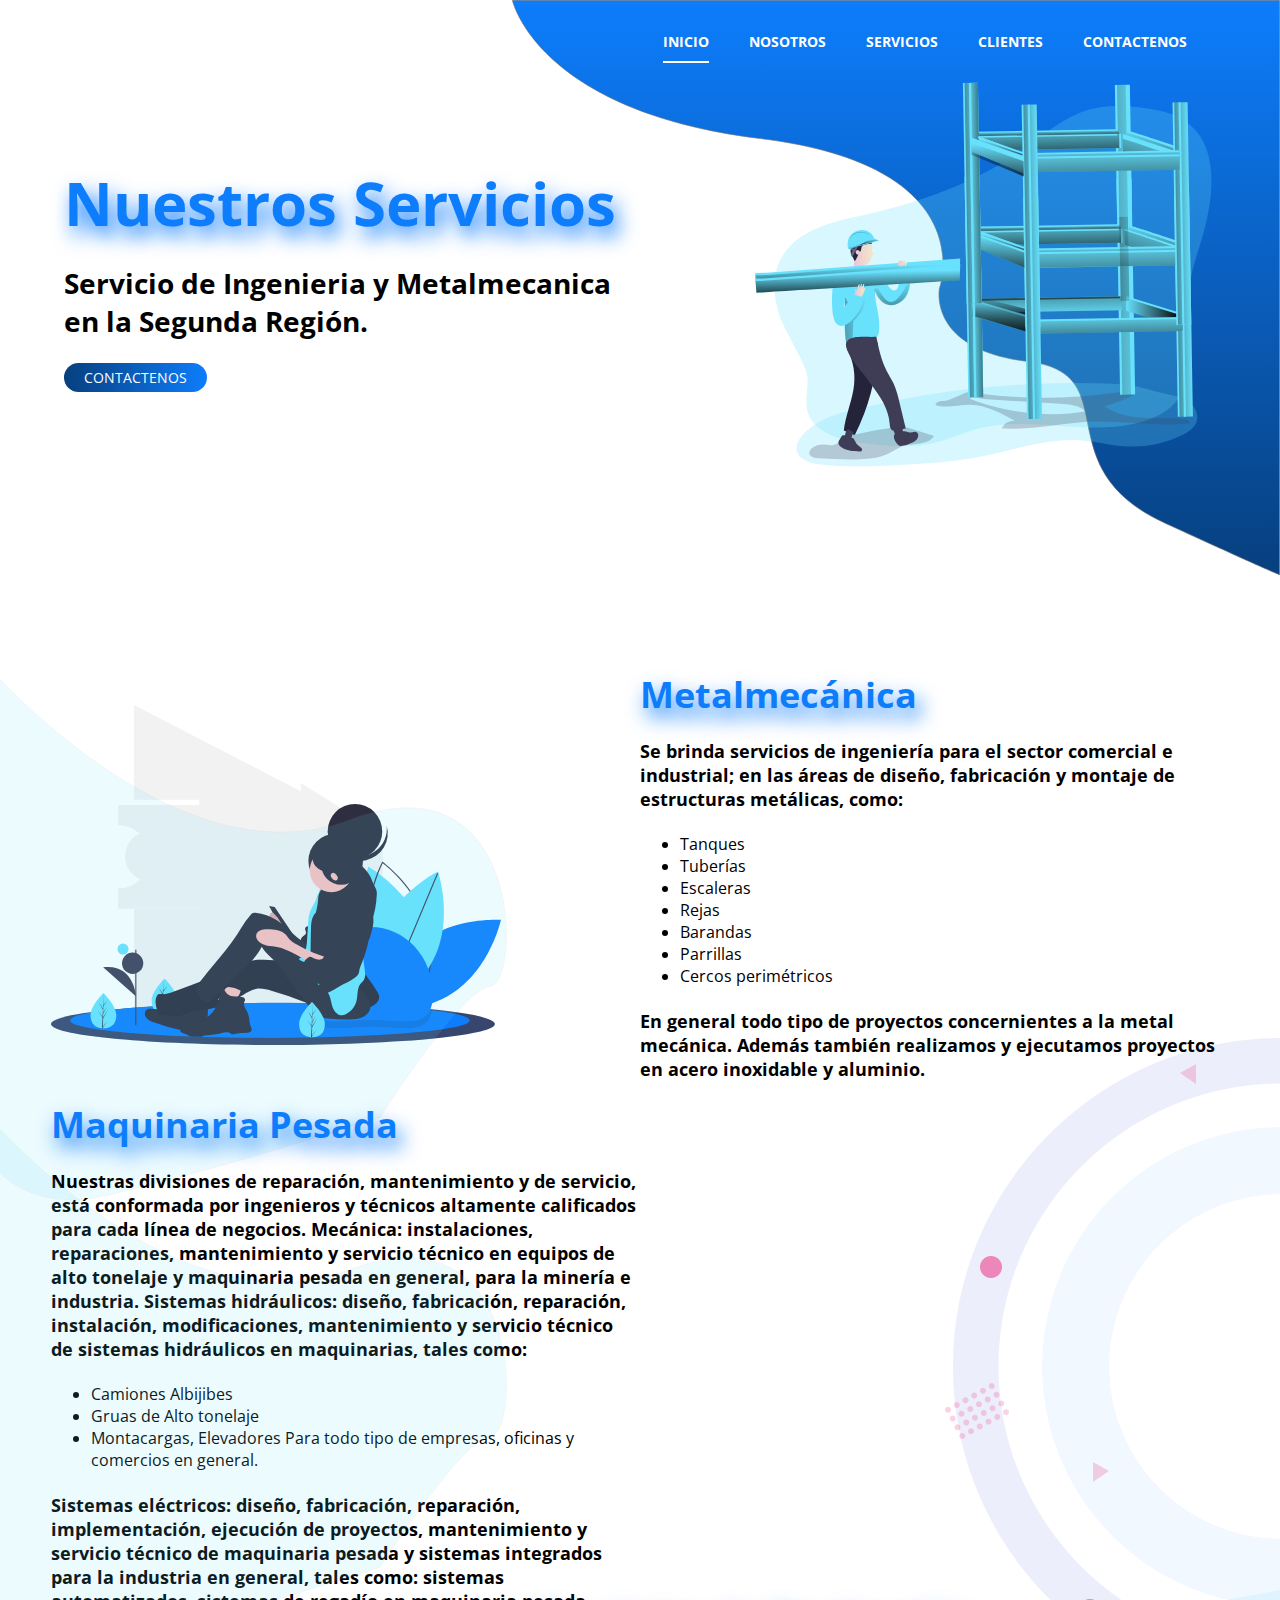
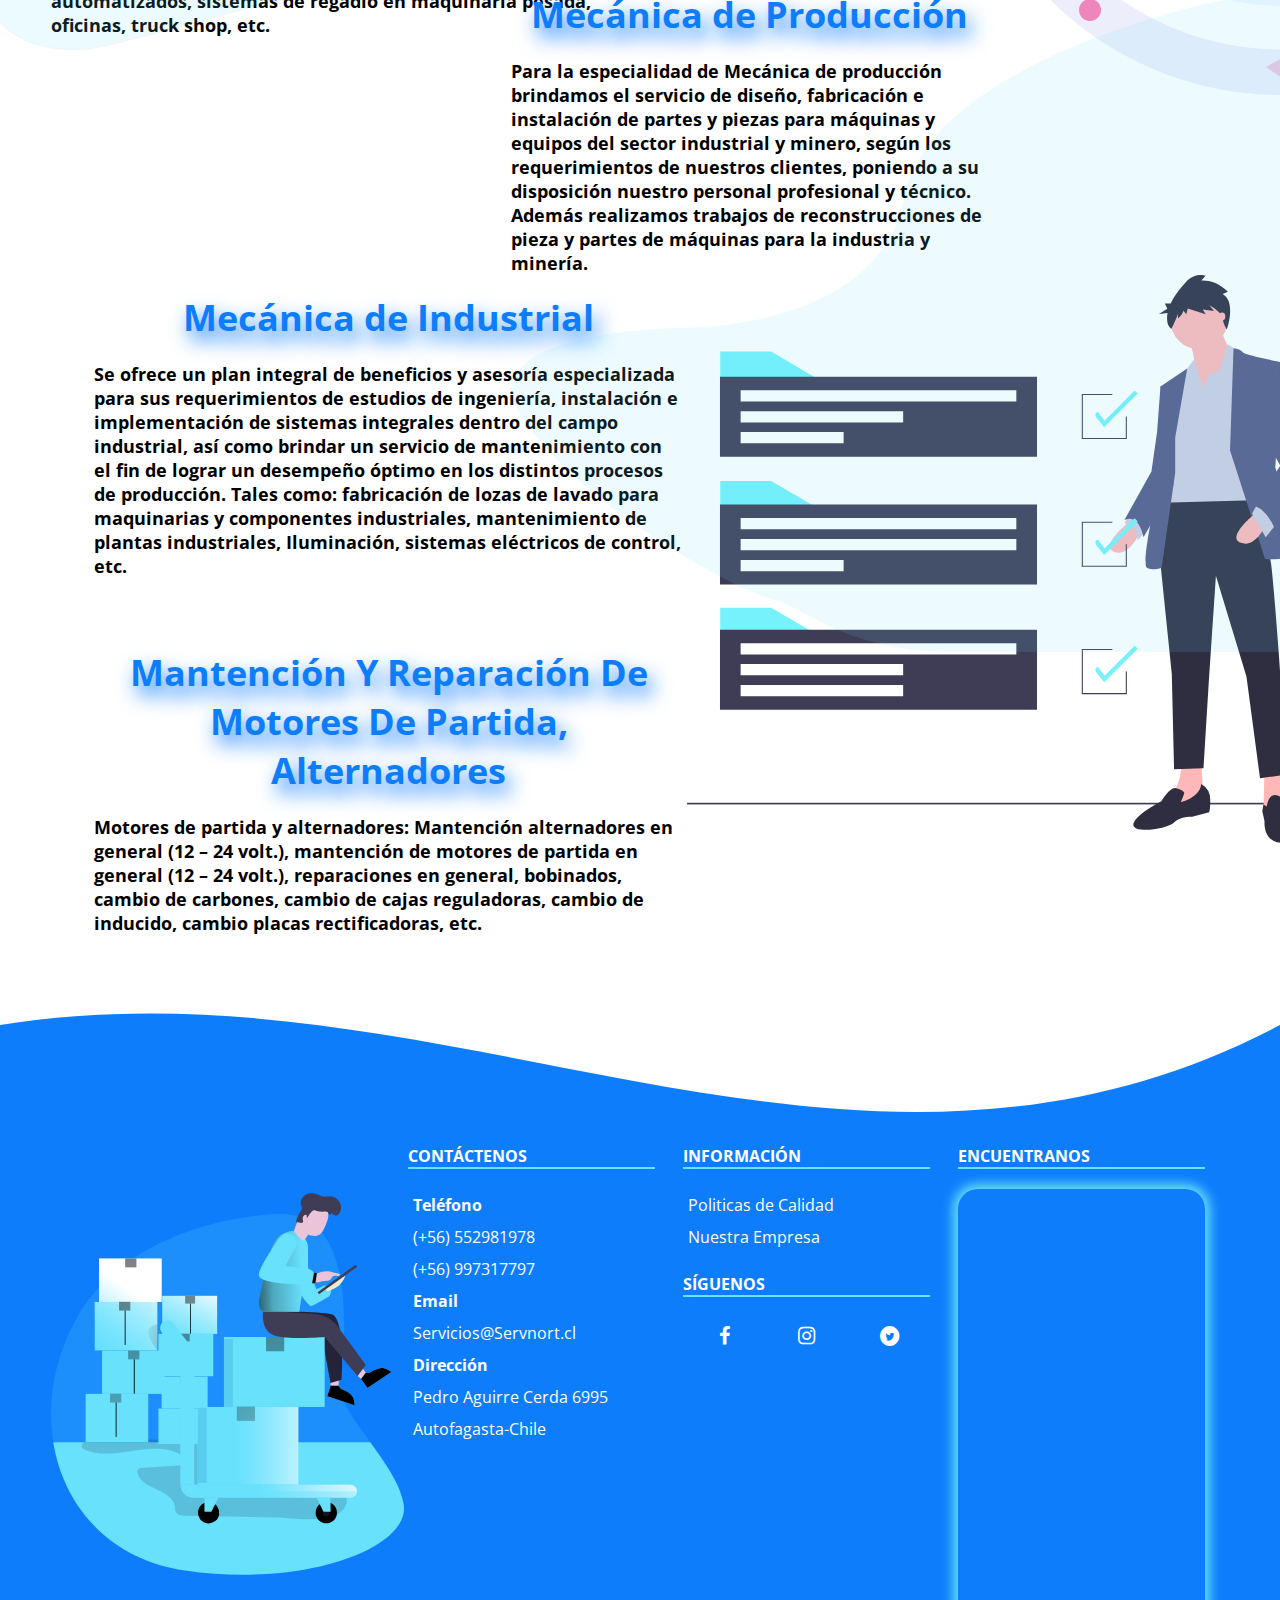
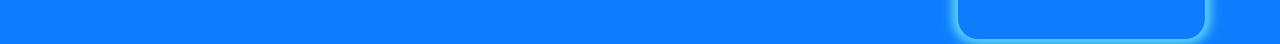
==== servicios.html @ 2e2290f4 "leer mas servicios" ====
<!DOCTYPE html>
<html lang="en">
<head>
    <meta charset="UTF-8">
    <meta name="viewport" content="width=device-width, initial-scale=1.0">
    <meta name="description"
          content="ServNort Ingeniería, es una empresa que ofrece un servicio integrado de diseño, fabricación, reparación, instalación, mantenimiento, automatización, modificaciones y asesoría para el sector industrial y minero en las especialidades de: Metalmecánica, Mecánica de Producción, Mecánica Industrial, Maquinaria pesada o Mantención y reparación de alternadores y motores de partida."/>
    <meta name="keywords"
          content="Metalmecánica, Maquinaria Pesada, Mecánica De Producción,Mecánica Industrial,Camiones Aljibe,Grúas de alto tonelaje,Montacargas, Elevadores,Tanques,Tuberias,Ductos,Escaleras,Rejas,Barandas,Parillas,Cercos perimetricos"/>
    <title>ServNort</title>
    <link rel="stylesheet" href="./css/main.css">
    <link rel="stylesheet" href="./css/fontello.css">
</head>
<body>

<header>
    <img id="trazo_1" src="img/SVG/Trazado_1.svg" loading="lazy" alt="">
    <div class="barra">
        <nav>
            <ul class="nav">
                <li class="nav-item"><a class="activo" href="">INICIO</a></li>
                <li class="nav-item"><a href="#nosotros">NOSOTROS</a></li>
                <li class="nav-item"><a href="#servicios">SERVICIOS</a></li>
                <li class="nav-item"><a href="#clientes">CLIENTES</a></li>
                <li class="nav-item"><a id="contact" href="#footer">CONTACTENOS</a></li>
            </ul>
        </nav>
        <input type="checkbox" id="menu-bar">
        <label id="label" for="menu-bar" class="icon-menu"></label>
    </div>
    <div class="container">
        <div class="textos">
            <h2>Nuestros Servicios</h2>
            <p>Servicio de Ingenieria y Metalmecanica <br> en la Segunda Región.</p>
            <a href="#footer">CONTACTENOS</a>
        </div>
        <img id="construction_site" src="img/SVG/construction_site.svg" loading="lazy" alt="">
    </div>
</header>

<main>
    <section class="about-us" id="nosotros">
        <div class="container">
            <img id="Trazado_55" src="img/SVG/Trazado_55.svg" loading="lazy" alt="">
            <img id="Trazado_7" src="img/SVG/undraw_mobile_user_7oqo.svg" loading="lazy" alt="">
            <div class="about-info">
                <h2>Metalmecánica</h2>
                <p>Se brinda servicios de ingeniería para el sector comercial e industrial; en las áreas de diseño,
                    fabricación y montaje de estructuras metálicas, como:</p><br>
                <ul style="margin-left: 40px">
                    <li>Tanques</li>
                    <li>Tuberías</li>
                    <li>Escaleras</li>
                    <li>Rejas</li>
                    <li>Barandas</li>
                    <li>Parrillas</li>
                    <li>Cercos perimétricos</li>
                </ul>
                <br>
                <p>En general todo tipo de proyectos concernientes a la metal mecánica. Además también realizamos y
                    ejecutamos proyectos en acero inoxidable y aluminio.
                </p>
            </div>
        </div>
    </section>
    <section class="about-us" style="justify-content: right">
        <div class="container">
            <div class="about-info">
                <h2>Maquinaria Pesada</h2>
                <p>Nuestras divisiones de reparación, mantenimiento y de servicio, está conformada por ingenieros y
                    técnicos altamente calificados para cada línea de negocios.
                    Mecánica: instalaciones, reparaciones, mantenimiento y servicio técnico en equipos de alto tonelaje
                    y maquinaria pesada en general, para la minería e industria.
                    Sistemas hidráulicos: diseño, fabricación, reparación, instalación, modificaciones, mantenimiento y
                    servicio técnico de sistemas hidráulicos en maquinarias, tales como:
                </p><br>
                <ul style="margin-left: 40px">
                    <li>Camiones Albijibes</li>
                    <li>Gruas de Alto tonelaje</li>
                    <li>Montacargas, Elevadores Para todo tipo de empresas, oficinas y comercios en general.</li>
                </ul>
                <br>
                <p>Sistemas eléctricos: diseño, fabricación, reparación, implementación, ejecución de proyectos,
                    mantenimiento y servicio técnico de maquinaria pesada y sistemas integrados para la industria en
                    general, tales como: sistemas automatizados, sistemas de regadío en maquinaria pesada, oficinas,
                    truck shop, etc.</p>
            </div>
            <div class="container" style="margin-right: -600px">
                <div class="imgr">
                    <img src="img/SVG/faq-bg-1.png" class="img-fluid" alt="">
                </div>
            </div>
            <img id="Trazado_55" src="img/SVG/Trazado_55.svg" loading="lazy" alt="">
        </div>
    </section>
    <section class="nuestros-servicios">
        <div class="container">
            <div class="container" style="margin-left: 220px">
                <div class="about-info">
                    <h2>Mecánica de Producción</h2>
                    <p>Para la especialidad de Mecánica de producción brindamos el servicio de diseño, fabricación e
                        instalación de partes y piezas para máquinas y equipos del sector industrial y minero, según los
                        requerimientos de nuestros clientes, poniendo a su disposición nuestro personal profesional y
                        técnico. Además realizamos trabajos de reconstrucciones de pieza y partes de máquinas para la
                        industria y minería.</p>
                </div>
            </div>
            <img id="Trazado_100" src="img/SVG/Trazado_100.svg" style="margin-left: 400px" loading="lazy" alt="">
            <img id="trazado_9" src="img/SVG/check.svg" style="margin-left: 800px" loading="lazy" alt="">
        </div>
        <div class="container" style="margin-left: -200px; margin-top: -550px; margin-bottom: 350px">
            <div class="about-info">
                <h2>Mecánica de Industrial</h2>
                <p>Se ofrece un plan integral de beneficios y asesoría especializada para sus requerimientos de estudios
                    de ingeniería, instalación e implementación de sistemas integrales dentro del campo industrial, así
                    como brindar un servicio de mantenimiento con el fin de lograr un desempeño óptimo en los distintos
                    procesos de producción. Tales como: fabricación de lozas de lavado para maquinarias y componentes
                    industriales, mantenimiento de plantas industriales, Iluminación, sistemas eléctricos de control,
                    etc.</p>
            </div>
        </div>
        <div class="container" style="margin-left: -200px;margin-top: -280px">
            <div class="about-info">
                <h2>Mantención Y Reparación De Motores De Partida, Alternadores</h2>
                <p>Motores de partida y alternadores: Mantención alternadores en general (12 – 24 volt.), mantención de
                    motores de partida en general (12 – 24 volt.), reparaciones en general, bobinados, cambio de
                    carbones, cambio de cajas reguladoras, cambio de inducido, cambio placas rectificadoras, etc.</p>
            </div>
        </div>
    </section>

</main>


<div style="height: 150px; overflow: hidden;">
    <svg viewBox="0 0 500 150" preserveAspectRatio="none" style="height: 100%; width: 100%;">
        <path d="M0.00,49.98 C176.35,-22.20 330.98,277.78 500.00,49.98 L500.00,150.00 L0.00,150.00 Z"
              style="stroke: none; fill: #0D7DFC;"></path>
    </svg>
</div>
<footer id="footer">
    <div class="container">
        <img id="logistics" src="img/SVG/logistics.svg" alt="">
        <div class="info-footer">
            <div class="section">
                <h4>CONTÁCTENOS</h4>
                <ul>
                    <li>Teléfono</li>
                    <li><a href="">(+56) 552981978</a></li>
                    <li><a href="">(+56) 997317797</a></li>
                    <li>Email</li>
                    <li><a href="">Servicios@Servnort.cl</a></li>
                    <li>Dirección</li>
                    <li><a href="">Pedro Aguirre Cerda 6995</a></li>
                    <li><a href="">Autofagasta-Chile</a></li>
                </ul>
            </div>
            <div class="section">
                <h4>INFORMACIÓN</h4>
                <ul>
                    <li><a href="http://www.servnort.cl/wp-content/uploads/sites/2255/2019/10/307682-v1.pdf"
                           target="_blank">Politicas de Calidad</a></li>
                    <li>
                        <a href="http://www.servnort.cl/wp-content/uploads/sites/2255/2017/09/Presentaci%C3%B3n-SERVNORT-2017.pdf"
                           target="_blank">Nuestra Empresa</a></li>
                </ul>
                <h4 class="redes">SÍGUENOS</h4>
                <ul class="redes-sociales">
                    <li><a href="" class="icon-facebook"></a></li>
                    <li><a href="" class="icon-instagram"></a></li>
                    <li><a href="" class="icon-twitter-circled"></a></li>
                </ul>
            </div>

            <div class="section">
                <h4>Encuentranos</h4>
                <iframe src="https://www.google.com/maps/embed?pb=!1m18!1m12!1m3!1d3655.940811750934!2d-70.39109248538277!3d-23.60645556914346!2m3!1f0!2f0!3f0!3m2!1i1024!2i768!4f13.1!3m3!1m2!1s0x96ae2ad96603da23%3A0x205bcc52b47a0f85!2sAv.%20Pedro%20Aguirre%20Cerda%206995%2C%20Antofagasta%2C%20Chile!5e0!3m2!1ses-419!2sco!4v1585775942797!5m2!1ses-419!2sco"
                        width="300" height="450" frameborder="0"
                        style="border-radius: 20px; width: 100%; box-shadow: 0px 0px 12px 5px #68E1FD;"
                        allowfullscreen="" aria-hidden="false" tabindex="0"></iframe>
            </div>
        </div>
    </div>
</footer>

<script src="js/app.js"></script>
<script src="js/clientes.js"></script>

</body>
</html>
---- css/main.css ----
@import url('https://fonts.googleapis.com/css?family=Open+Sans|Open+Sans+Condensed:300&display=swap');
@import './header.css';
@import './about.css';
@import './servicios.css';
@import './clientes.css';

* {
    margin: 0;
    padding: 0;
    box-sizing: border-box;
}

body {
    font-family: 'Open Sans', sans-serif;
    overflow-x: hidden;
}

.container {
    width: 92%;
    margin: 0 auto;
}

footer {
    background: #0D7DFC;
}

#logistics {
    display: none;
}

.info-footer {
    display: flex;
    flex-wrap: wrap;
    justify-content: center;
}

.info-footer .section {
    width: 100%;
    margin-top: 20px;
}

.info-footer .section h4 {
    color: white;
    text-transform: uppercase;
    border-bottom: 2px solid #68E1FD;
    margin-bottom: 20px;
}

.redes {
    margin-top: 20px;
}

.info-footer .section li {
    color: white;
    list-style: none;
    padding: 5px;
    font-weight: bold;
}

.info-footer .section li a {
    text-decoration: none;
    color: white;
    font-weight: normal;
}

.redes-sociales {
    display: flex;
    justify-content: space-around;
}

.redes-sociales li {
    font-size: 20px;
}


@media only screen and (min-width: 600px) {


    footer .container {
        display: flex;
        justify-content: center;
        align-items: center;
    }

    #logistics {
        display: block;
        width: 30%;
        height: 450px;
    }

    .info-footer {
        width: 70%;
        justify-content: space-around;
    }

    .info-footer .section {
        width: 30%;
        margin-right: 20px;
    }

}

#productos {
    display: flex;
    flex-wrap: wrap;
    justify-content: center;
    margin-top: 40px;
}


#productos h2 {
    width: 100%;
    text-align: center;
}

#productos ul {
    display: -webkit-box;
    display: flex;
    flex-wrap: wrap;
    -webkit-box-pack: center;
    justify-content: center;
    list-style-type: none;
    margin: 0;
    padding: 0;
}

#productos ul li {
    list-style: none;
    width: 80%;
    margin: 0 auto 10px auto;
    transition: all 0.3s ease;
}

#productos ul li:hover {
    transform: scale(1.1);
}


#productos ul li a {
    display: flex;
}

.system-icon img {
    max-width: 2.5em;
    max-height: 2.5em;
}

li a .system_icon {
    display: -webkit-box;
    display: flex;
    -webkit-box-align: center;
    align-items: center;
    -webkit-box-pack: center;
    justify-content: center;
    width: 3.5em;
    height: 3.5em;
    margin-right: 1em;
    padding: .5em;
}

#productos ul li a {
    display: -webkit-box;
    width: 100%;
    display: flex;
    -webkit-box-align: center;
    align-items: center;
    padding: .75em;
    text-align: left;
    text-decoration: none;
    color: #090910;
    background: #fff;
    box-shadow: 0 20px 30px -16px rgba(9, 9, 16, .2);
}

#productos ul li a .system_info {
    -webkit-box-flex: 1;
    flex: 1;
    font-size: 1em;
    font-family: scandia-web, sans-serif;
    padding: 10px;
}


.system_info h5 {
    color: #68E1FD;
    margin-bottom: 5px;
}

.system_info p {
    font-size: 12px;
}

@keyframes rotate {
    from {
        transform: rotate(0deg);
    }
    to {
        transform: rotate(360deg);
    }
}

@-webkit-keyframes rotate {
    from {
        -webkit-transform: rotate(0deg);
    }
    to {
        -webkit-transform: rotate(360deg);
    }
}

.imgr {
    -webkit-animation: 50s rotate linear infinite;
    animation: 50s rotate linear infinite;
    -webkit-transform-origin: 50% 50%;
    transform-origin: 50% 50%;
}

.imgr {
    position: absolute;
    background-repeat: no-repeat;
    background-position: right;
    background-size: 25% 95%;
    right: -330px;
}

.imgl {
    -webkit-animation: 50s rotate linear infinite;
    animation: 50s rotate linear infinite;
    -webkit-transform-origin: 50% 50%;
    transform-origin: 50% 50%;
}

.imgl {
    position: absolute;
    background-repeat: no-repeat;
    background-position: left;
    background-size: 25% 95%;
    left: 330px;
}

.faq-img {
    width: 100%;
}

.img-fluid {
    max-width: 100%;
    height: auto;

}

@media only screen and (min-width: 600px) {
    #productos ul li {
        width: 30%;
        margin-right: 10px;
    }
}
---- css/fontello.css ----
@font-face {
  font-family: 'fontello';
  src: url('../font/fontello.eot?31086662');
  src: url('../font/fontello.eot?31086662#iefix') format('embedded-opentype'),
       url('../font/fontello.woff2?31086662') format('woff2'),
       url('../font/fontello.woff?31086662') format('woff'),
       url('../font/fontello.ttf?31086662') format('truetype'),
       url('../font/fontello.svg?31086662#fontello') format('svg');
  font-weight: normal;
  font-style: normal;
}
/* Chrome hack: SVG is rendered more smooth in Windozze. 100% magic, uncomment if you need it. */
/* Note, that will break hinting! In other OS-es font will be not as sharp as it could be */
/*
@media screen and (-webkit-min-device-pixel-ratio:0) {
  @font-face {
    font-family: 'fontello';
    src: url('../font/fontello.svg?31086662#fontello') format('svg');
  }
}
*/
 
 [class^="icon-"]:before, [class*=" icon-"]:before {
  font-family: "fontello";
  font-style: normal;
  font-weight: normal;
  speak: none;
 
  display: inline-block;
  text-decoration: inherit;
  width: 1em;
  margin-right: .2em;
  text-align: center;
  /* opacity: .8; */
 
  /* For safety - reset parent styles, that can break glyph codes*/
  font-variant: normal;
  text-transform: none;
 
  /* fix buttons height, for twitter bootstrap */
  line-height: 1em;
 
  /* Animation center compensation - margins should be symmetric */
  /* remove if not needed */
  margin-left: .2em;
 
  /* you can be more comfortable with increased icons size */
  /* font-size: 120%; */
 
  /* Font smoothing. That was taken from TWBS */
  -webkit-font-smoothing: antialiased;
  -moz-osx-font-smoothing: grayscale;
 
  /* Uncomment for 3D effect */
  /* text-shadow: 1px 1px 1px rgba(127, 127, 127, 0.3); */
}
 
.icon-facebook:before { content: '\f09a'; } /* '' */
.icon-menu:before { content: '\f0c9'; } /* '' */
.icon-instagram:before { content: '\f16d'; } /* '' */
.icon-whatsapp:before { content: '\f232'; } /* '' */
.icon-twitter-circled:before { content: '\f30a'; } /* '' */
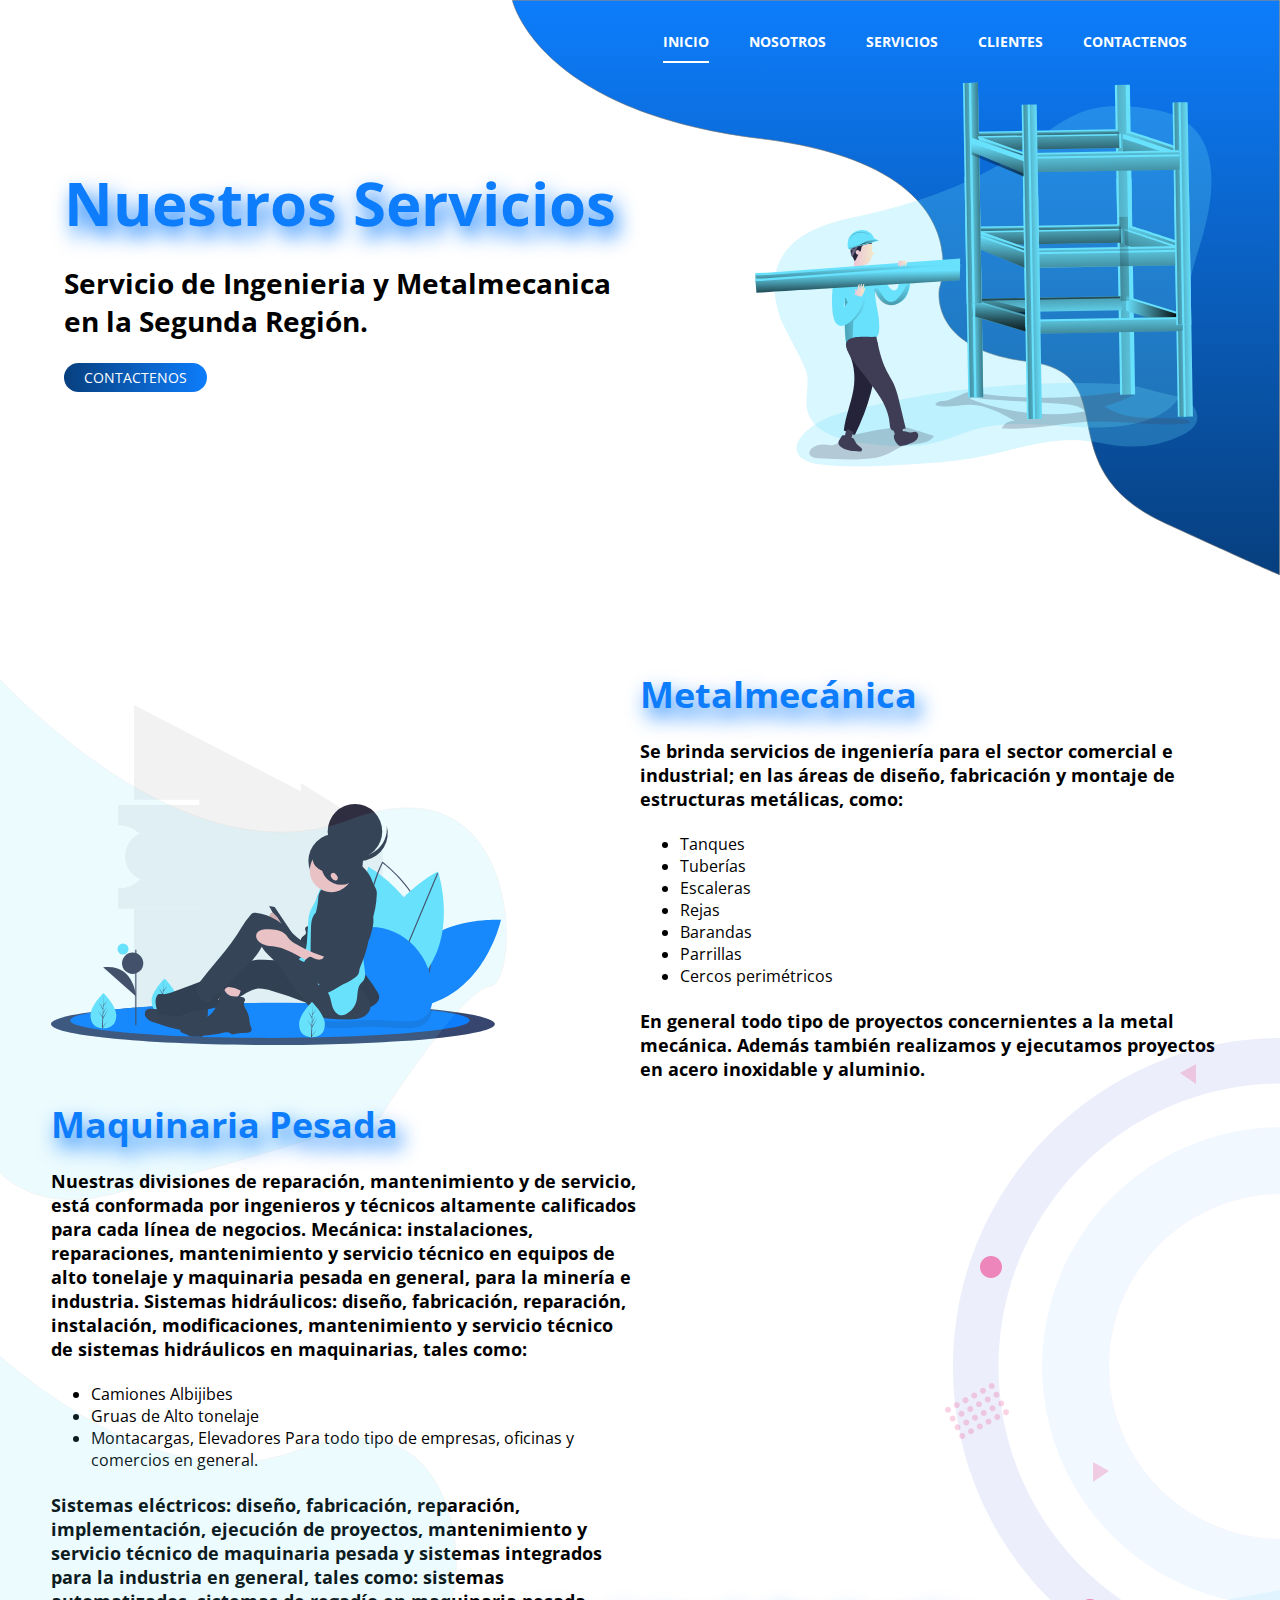
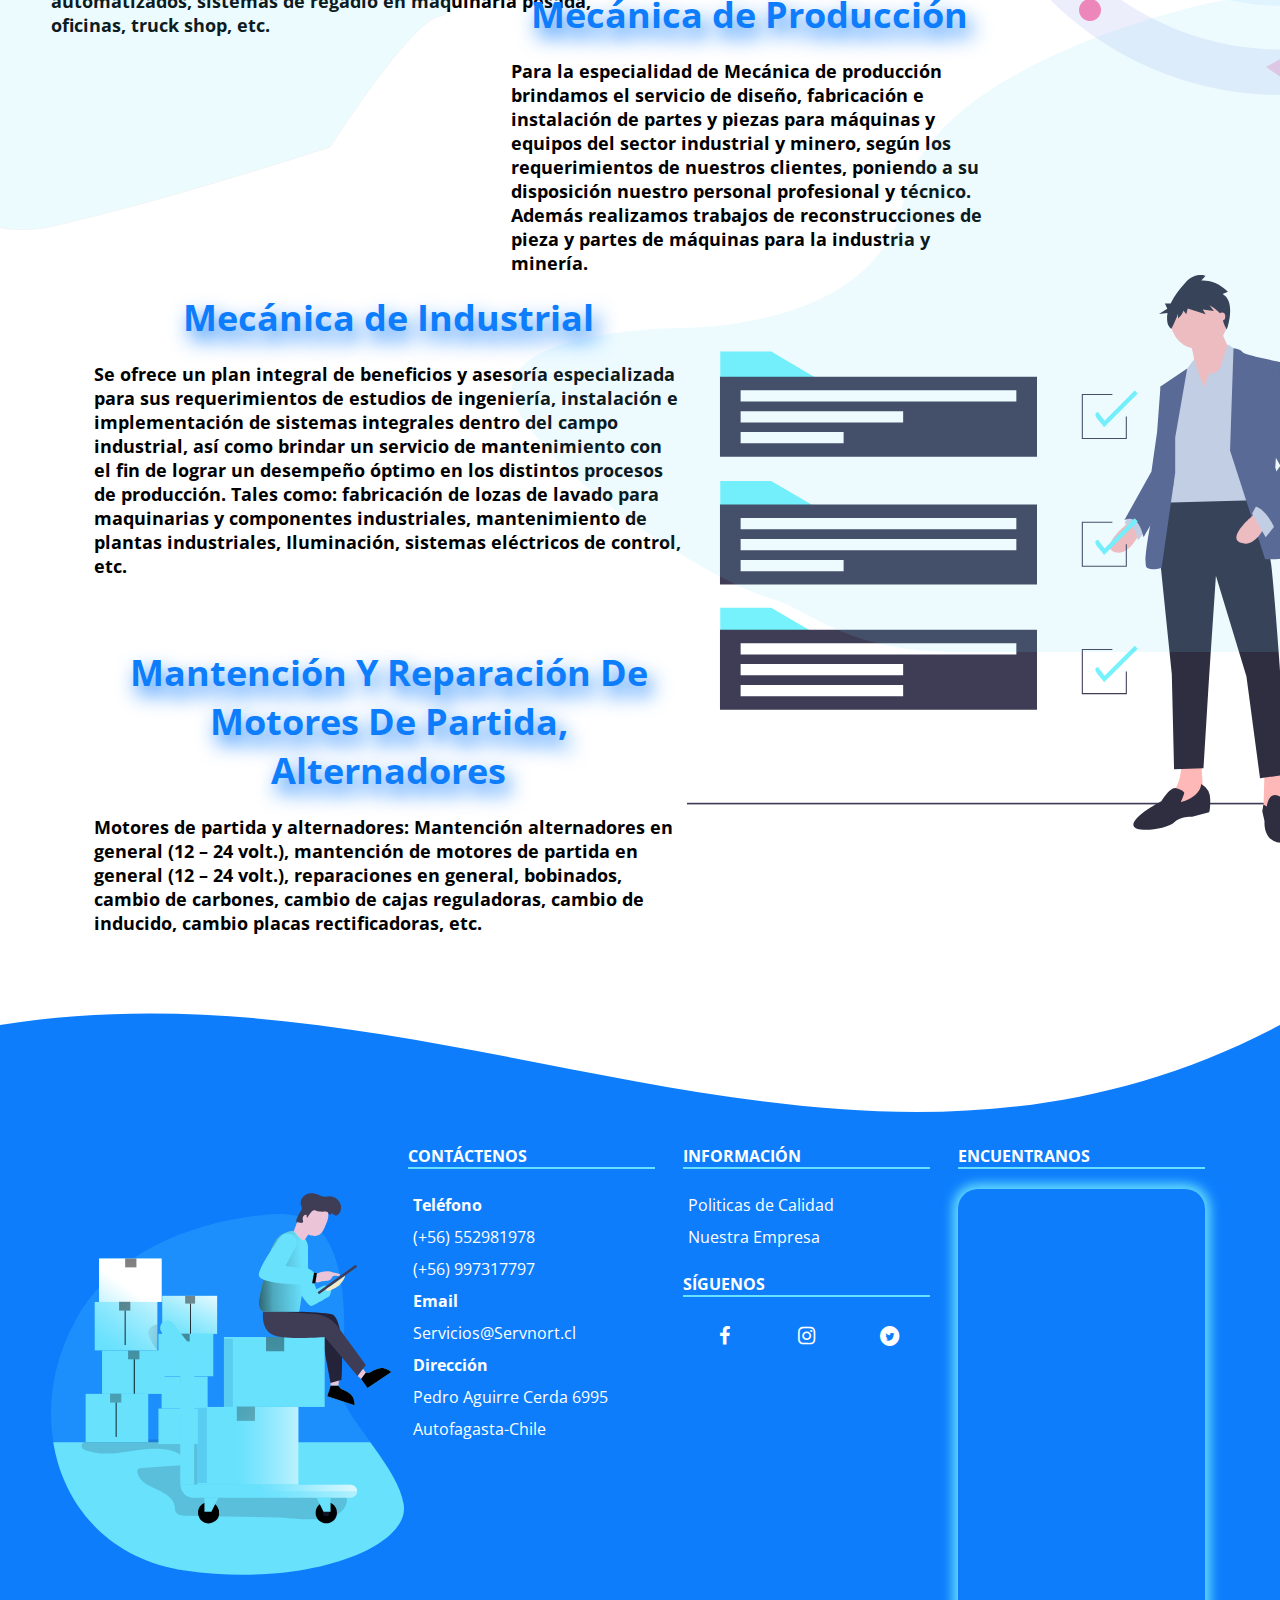
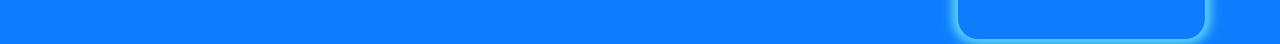
==== commit 70051535: "leer mas servicios" ====
--- a/servicios.html
+++ b/servicios.html
@@ -90,7 +90,8 @@
                     <img src="img/SVG/faq-bg-1.png" class="img-fluid" alt="">
                 </div>
             </div>
-            <img id="Trazado_55" src="img/SVG/Trazado_55.svg" loading="lazy" alt="">
+            <img id="Trazado_55" src="img/SVG/Trazado_55.svg" style="margin-top: 180px;margin-left: -50px;"
+                 loading="lazy" alt="">
         </div>
     </section>
     <section class="nuestros-servicios">
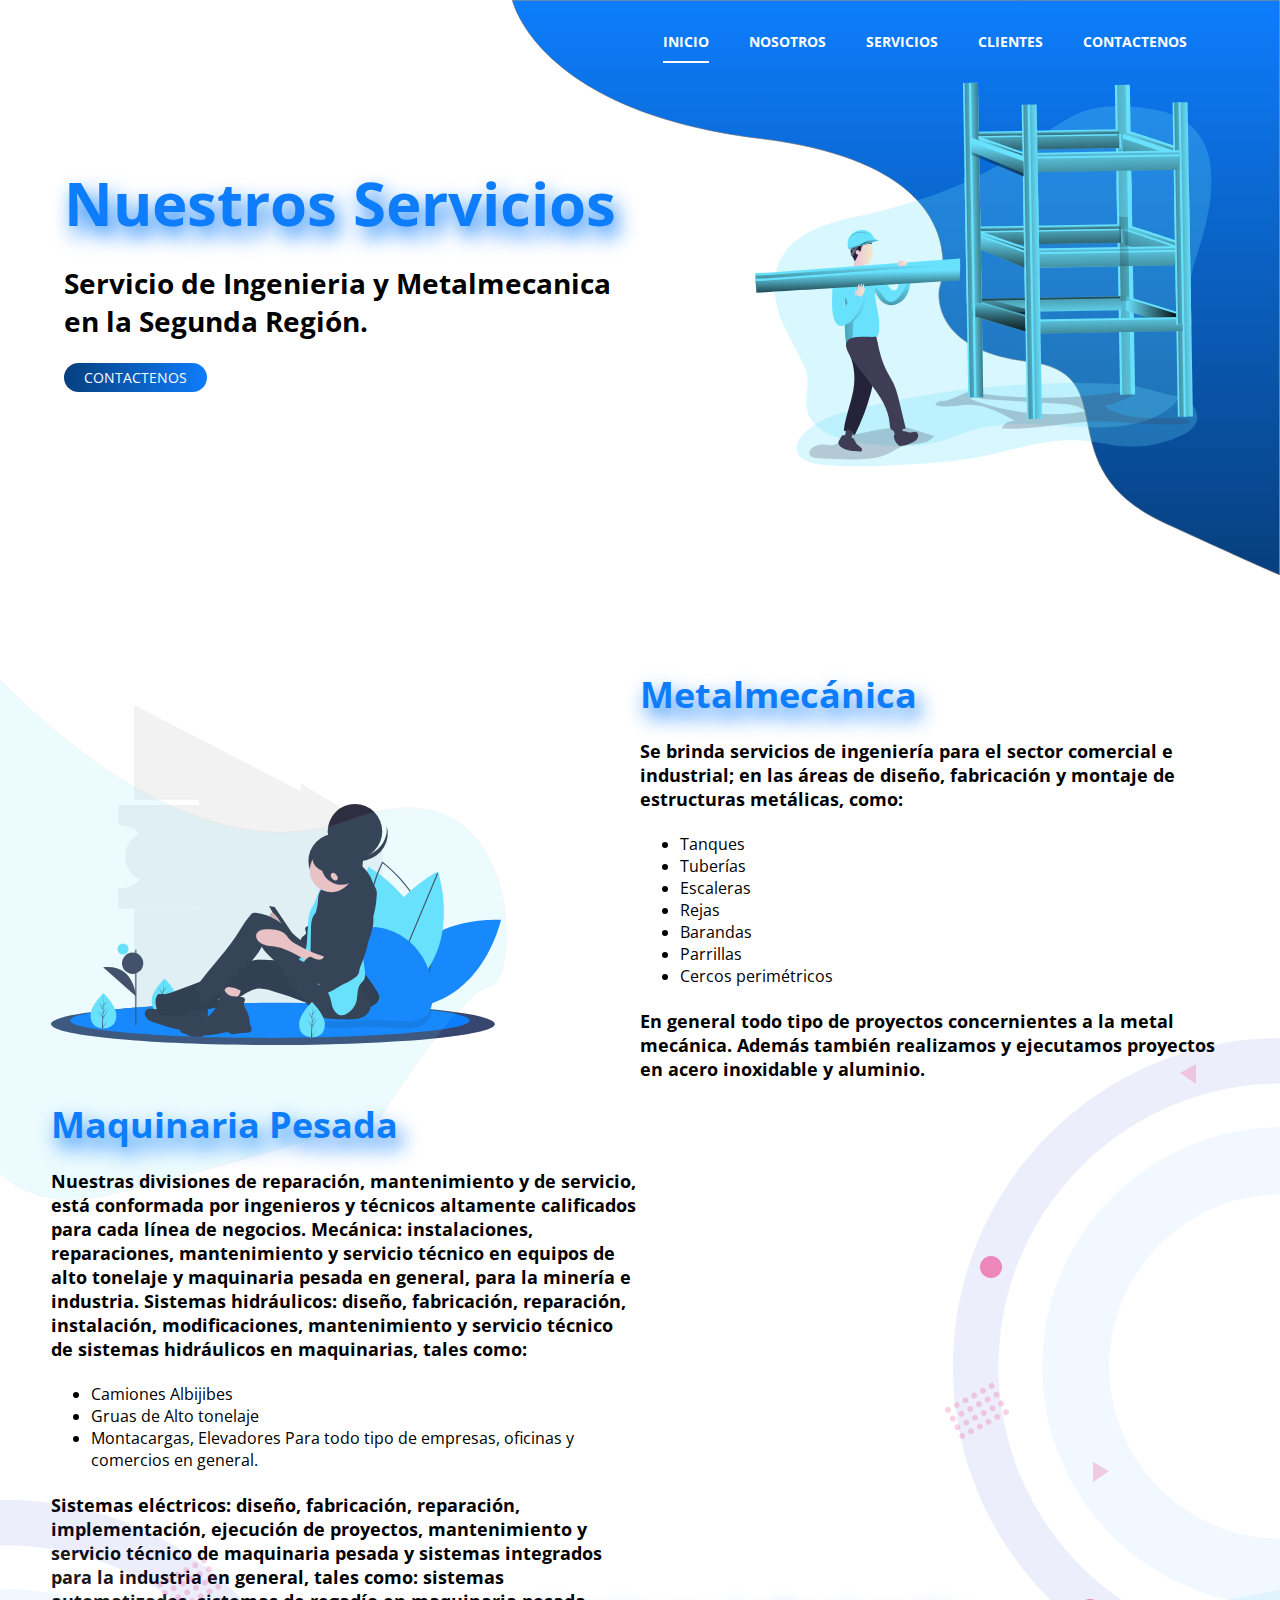
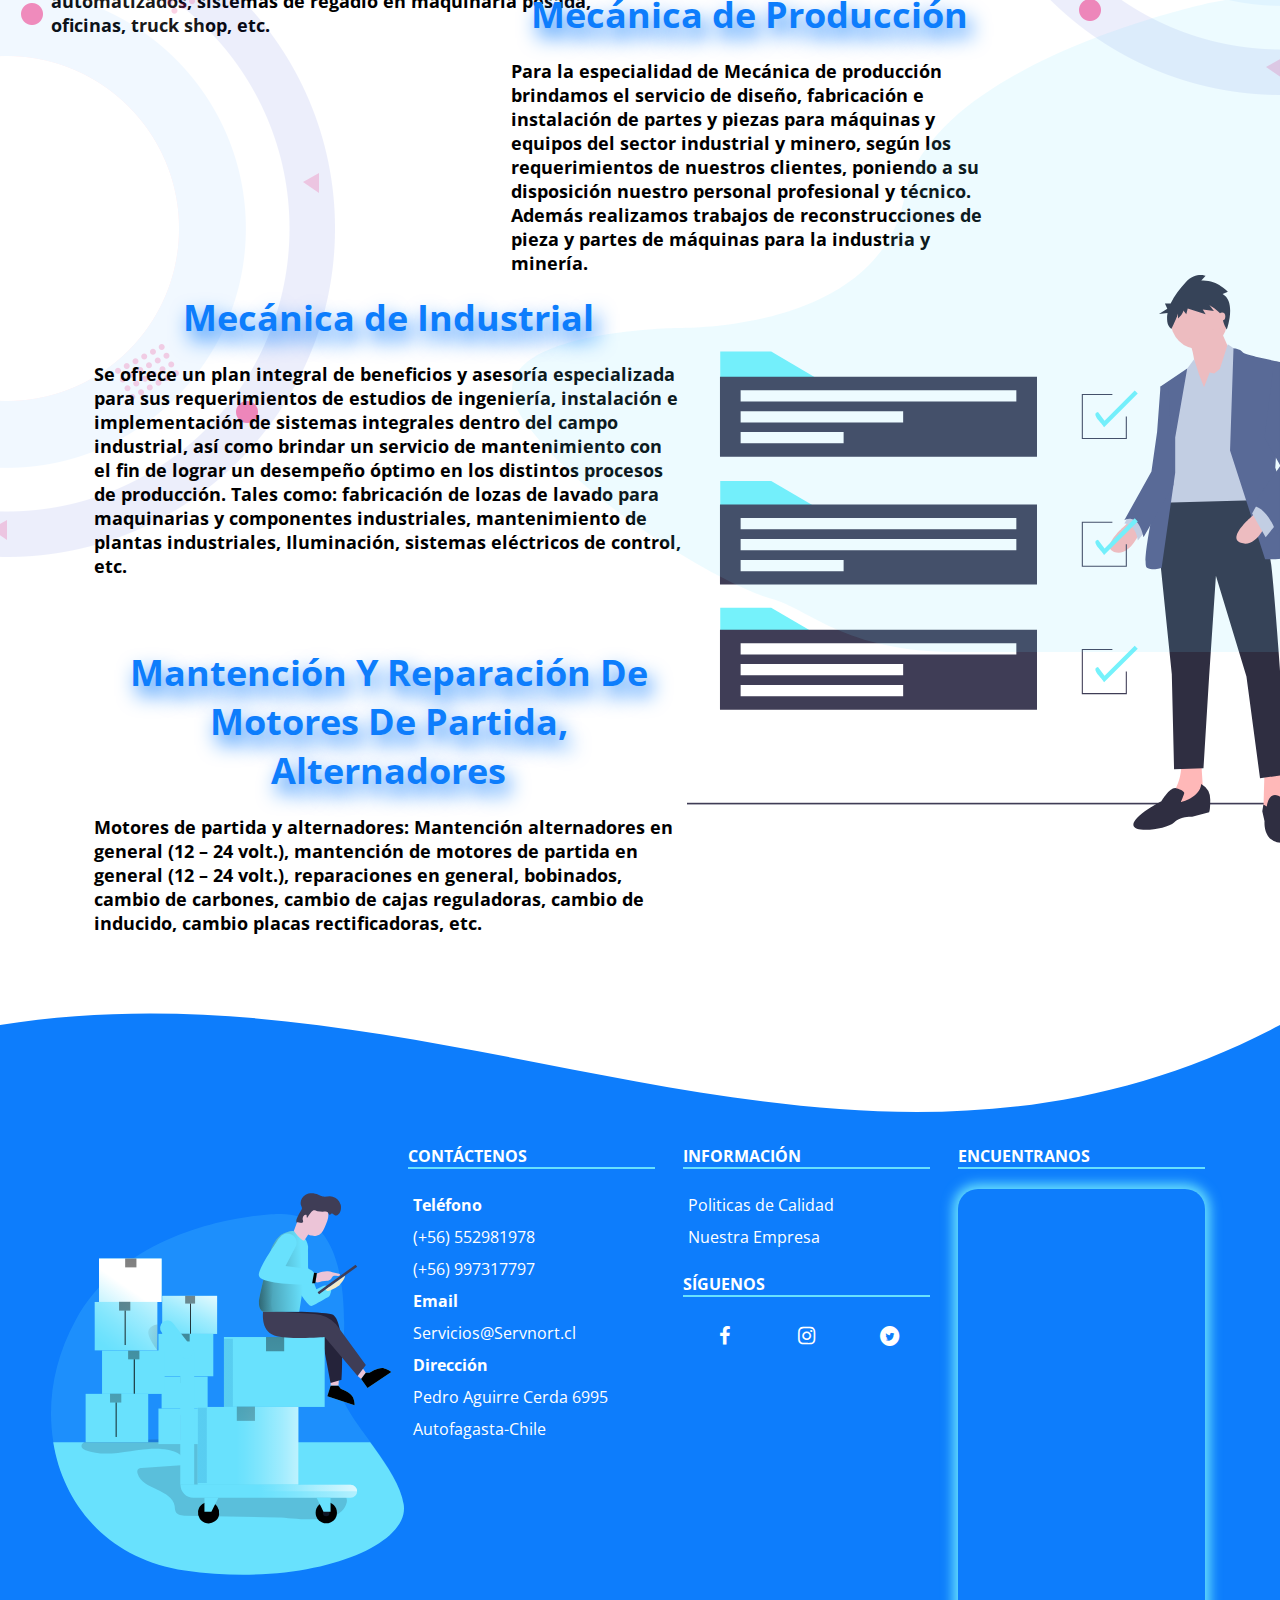
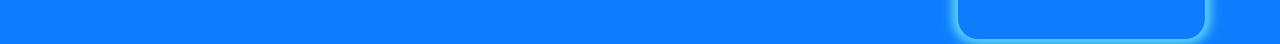
==== commit 153ce616: "leer mas servicios" ====
--- a/servicios.html
+++ b/servicios.html
@@ -90,8 +90,9 @@
                     <img src="img/SVG/faq-bg-1.png" class="img-fluid" alt="">
                 </div>
             </div>
-            <img id="Trazado_55" src="img/SVG/Trazado_55.svg" style="margin-top: 180px;margin-left: -50px;"
-                 loading="lazy" alt="">
+            <div class="imgl">
+                <img src="img/SVG/faq-bg-1.png" class="img-fluid" alt="">
+            </div>
         </div>
     </section>
     <section class="nuestros-servicios">
--- a/css/main.css
+++ b/css/main.css
@@ -235,7 +235,8 @@
     background-repeat: no-repeat;
     background-position: left;
     background-size: 25% 95%;
-    left: 330px;
+    left: -330px;
+    top: 400px;
 }
 
 .faq-img {
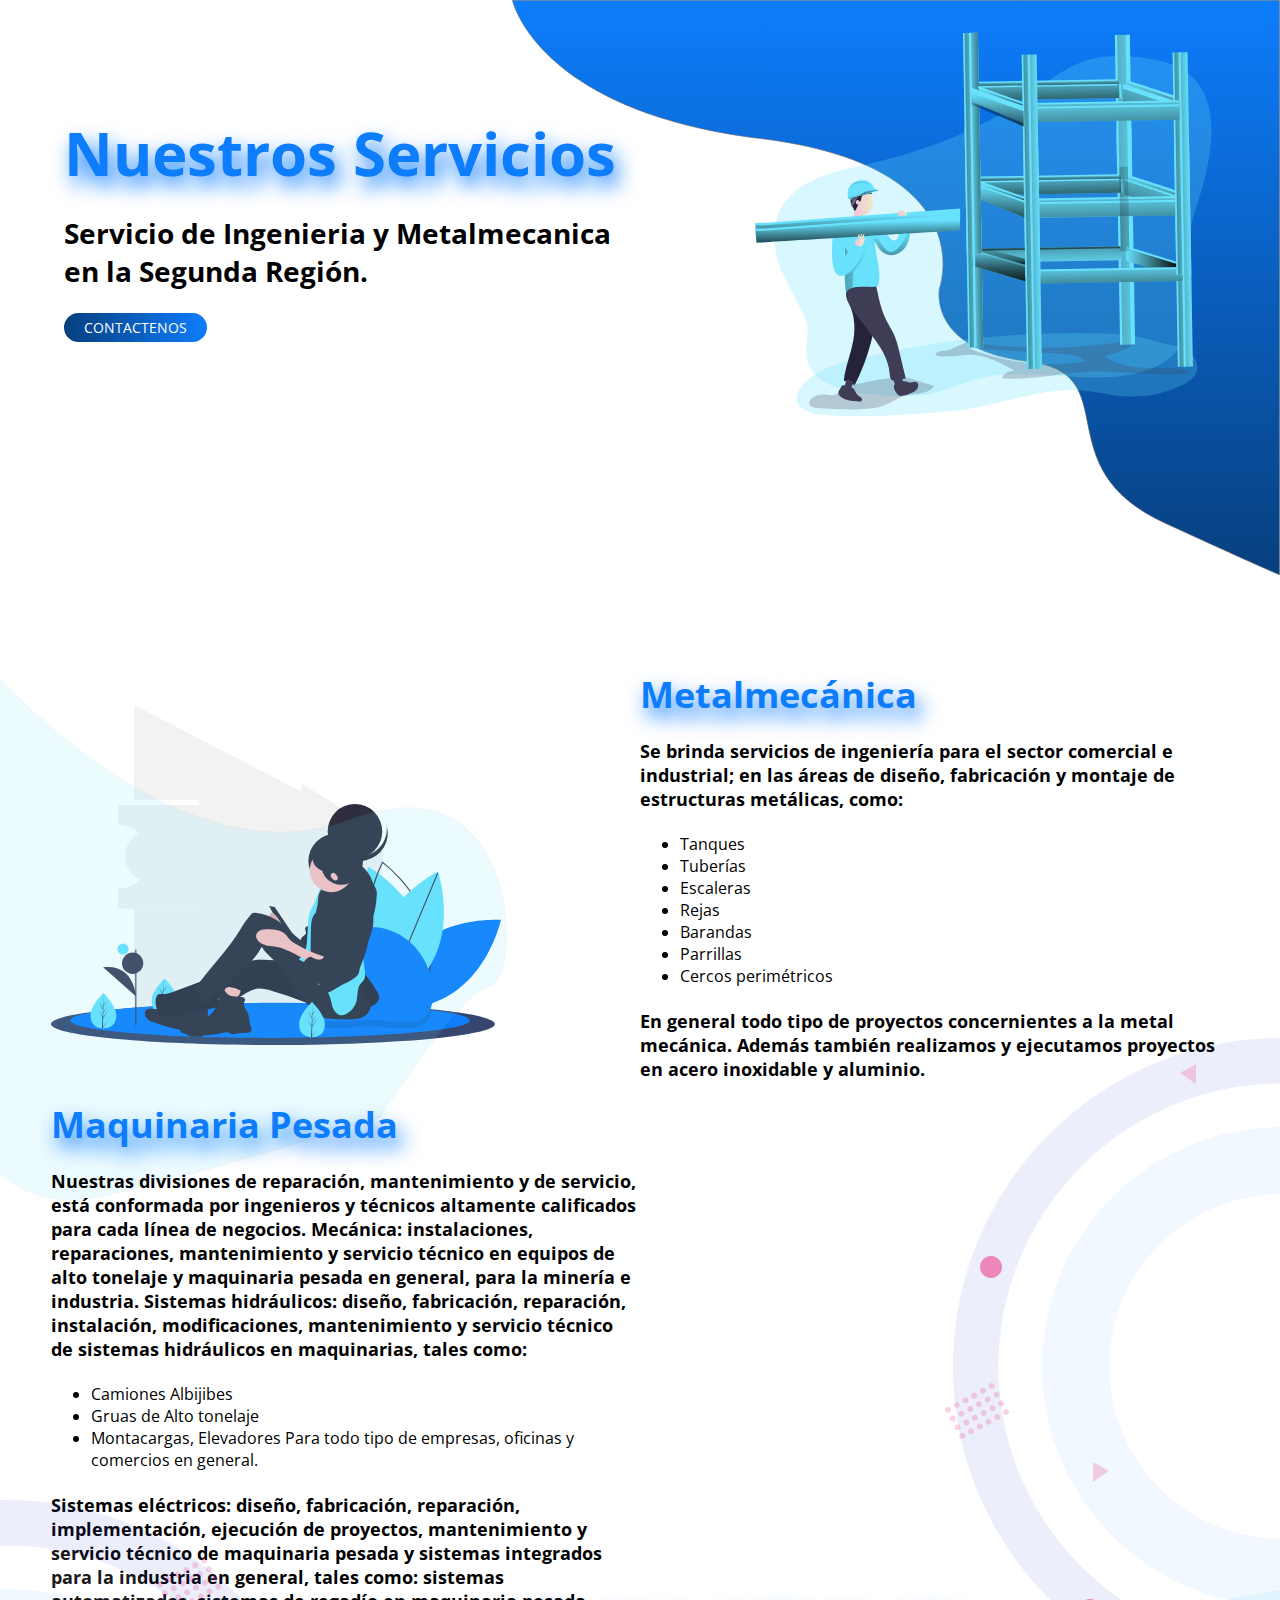
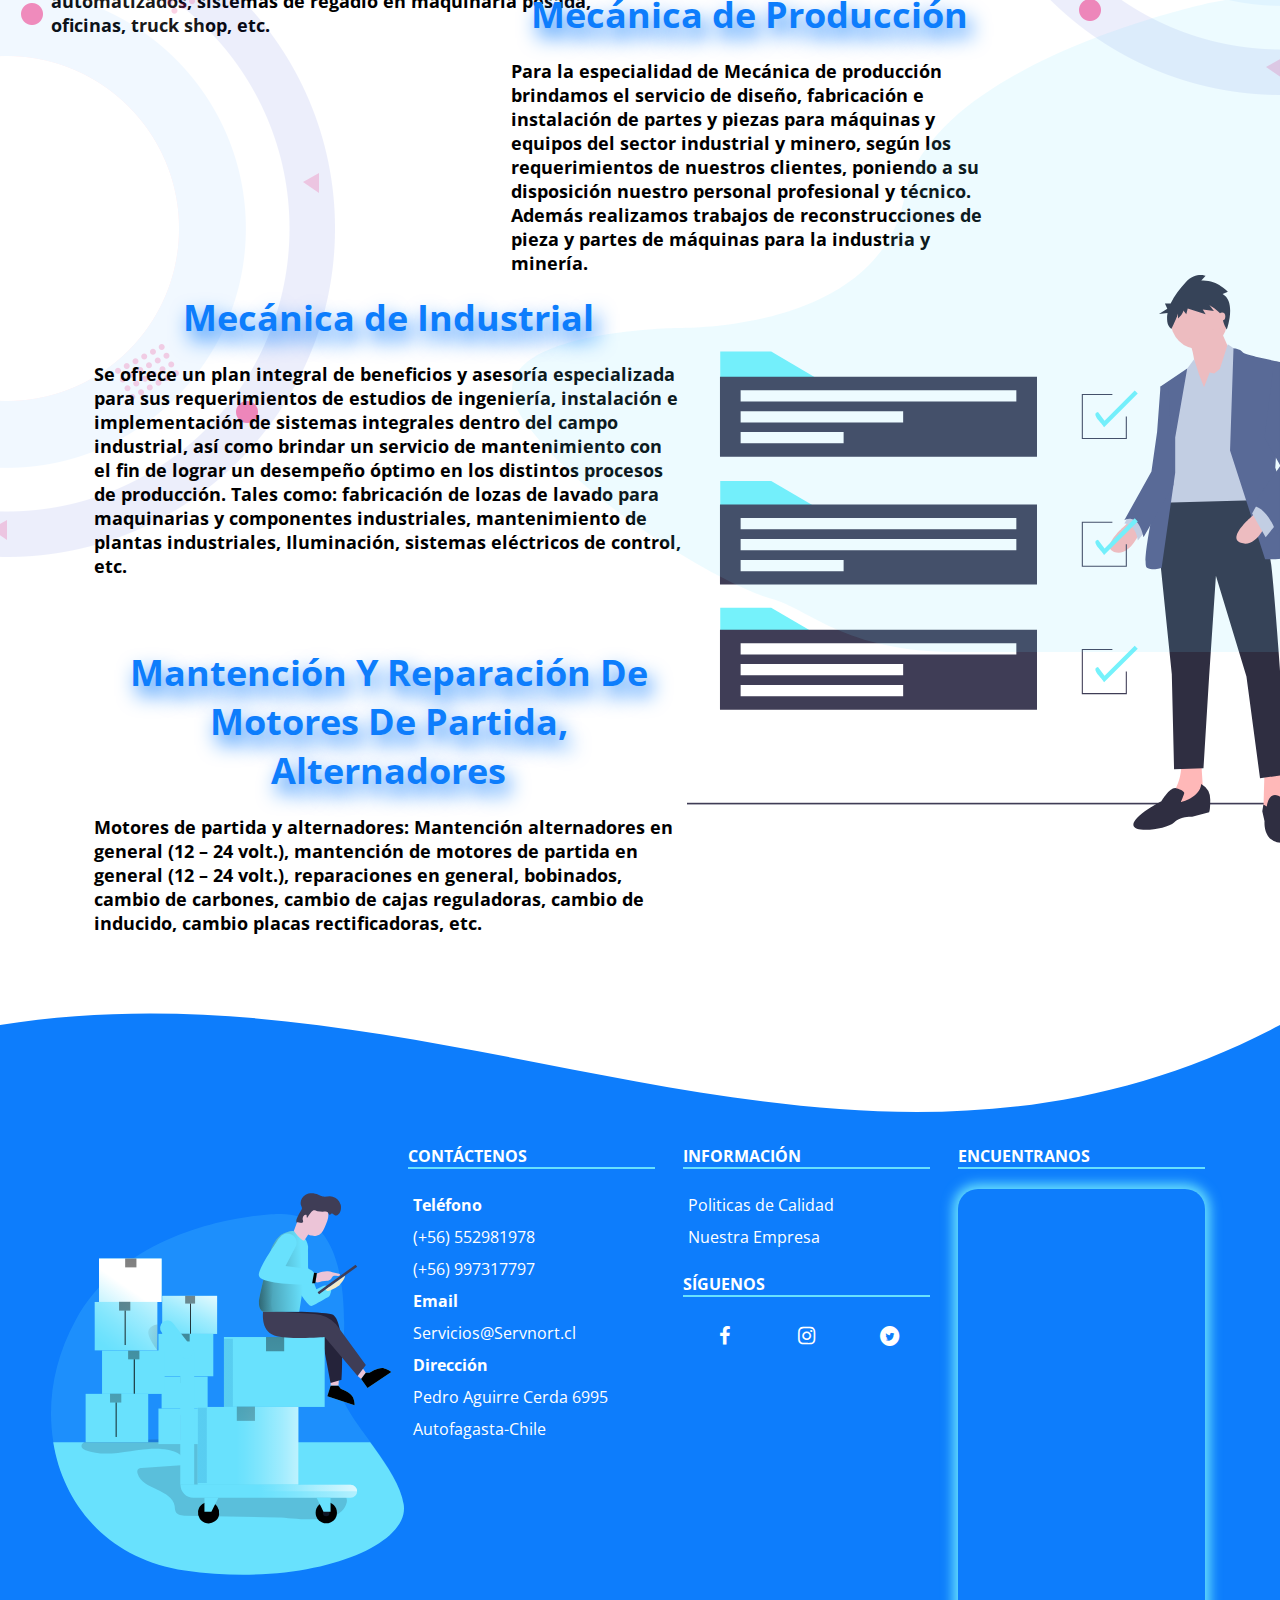
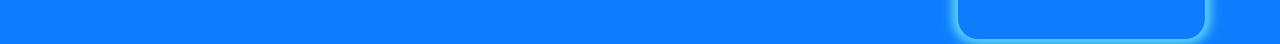
==== commit 52de18fb: "'inicio de proyecto'" ====
--- a/servicios.html
+++ b/servicios.html
@@ -15,19 +15,6 @@
 
 <header>
     <img id="trazo_1" src="img/SVG/Trazado_1.svg" loading="lazy" alt="">
-    <div class="barra">
-        <nav>
-            <ul class="nav">
-                <li class="nav-item"><a class="activo" href="">INICIO</a></li>
-                <li class="nav-item"><a href="#nosotros">NOSOTROS</a></li>
-                <li class="nav-item"><a href="#servicios">SERVICIOS</a></li>
-                <li class="nav-item"><a href="#clientes">CLIENTES</a></li>
-                <li class="nav-item"><a id="contact" href="#footer">CONTACTENOS</a></li>
-            </ul>
-        </nav>
-        <input type="checkbox" id="menu-bar">
-        <label id="label" for="menu-bar" class="icon-menu"></label>
-    </div>
     <div class="container">
         <div class="textos">
             <h2>Nuestros Servicios</h2>
@@ -130,7 +117,6 @@
             </div>
         </div>
     </section>
-
 </main>
 
 
--- a/css/main.css
+++ b/css/main.css
@@ -141,8 +141,8 @@
 }
 
 .system-icon img {
-    max-width: 2.5em;
-    max-height: 2.5em;
+    max-width: 5.5em;
+    max-height: 5.5em;
 }
 
 li a .system_icon {
@@ -182,7 +182,7 @@
 
 
 .system_info h5 {
-    color: #68E1FD;
+    color: #0D7DFC;
     margin-bottom: 5px;
 }
 
